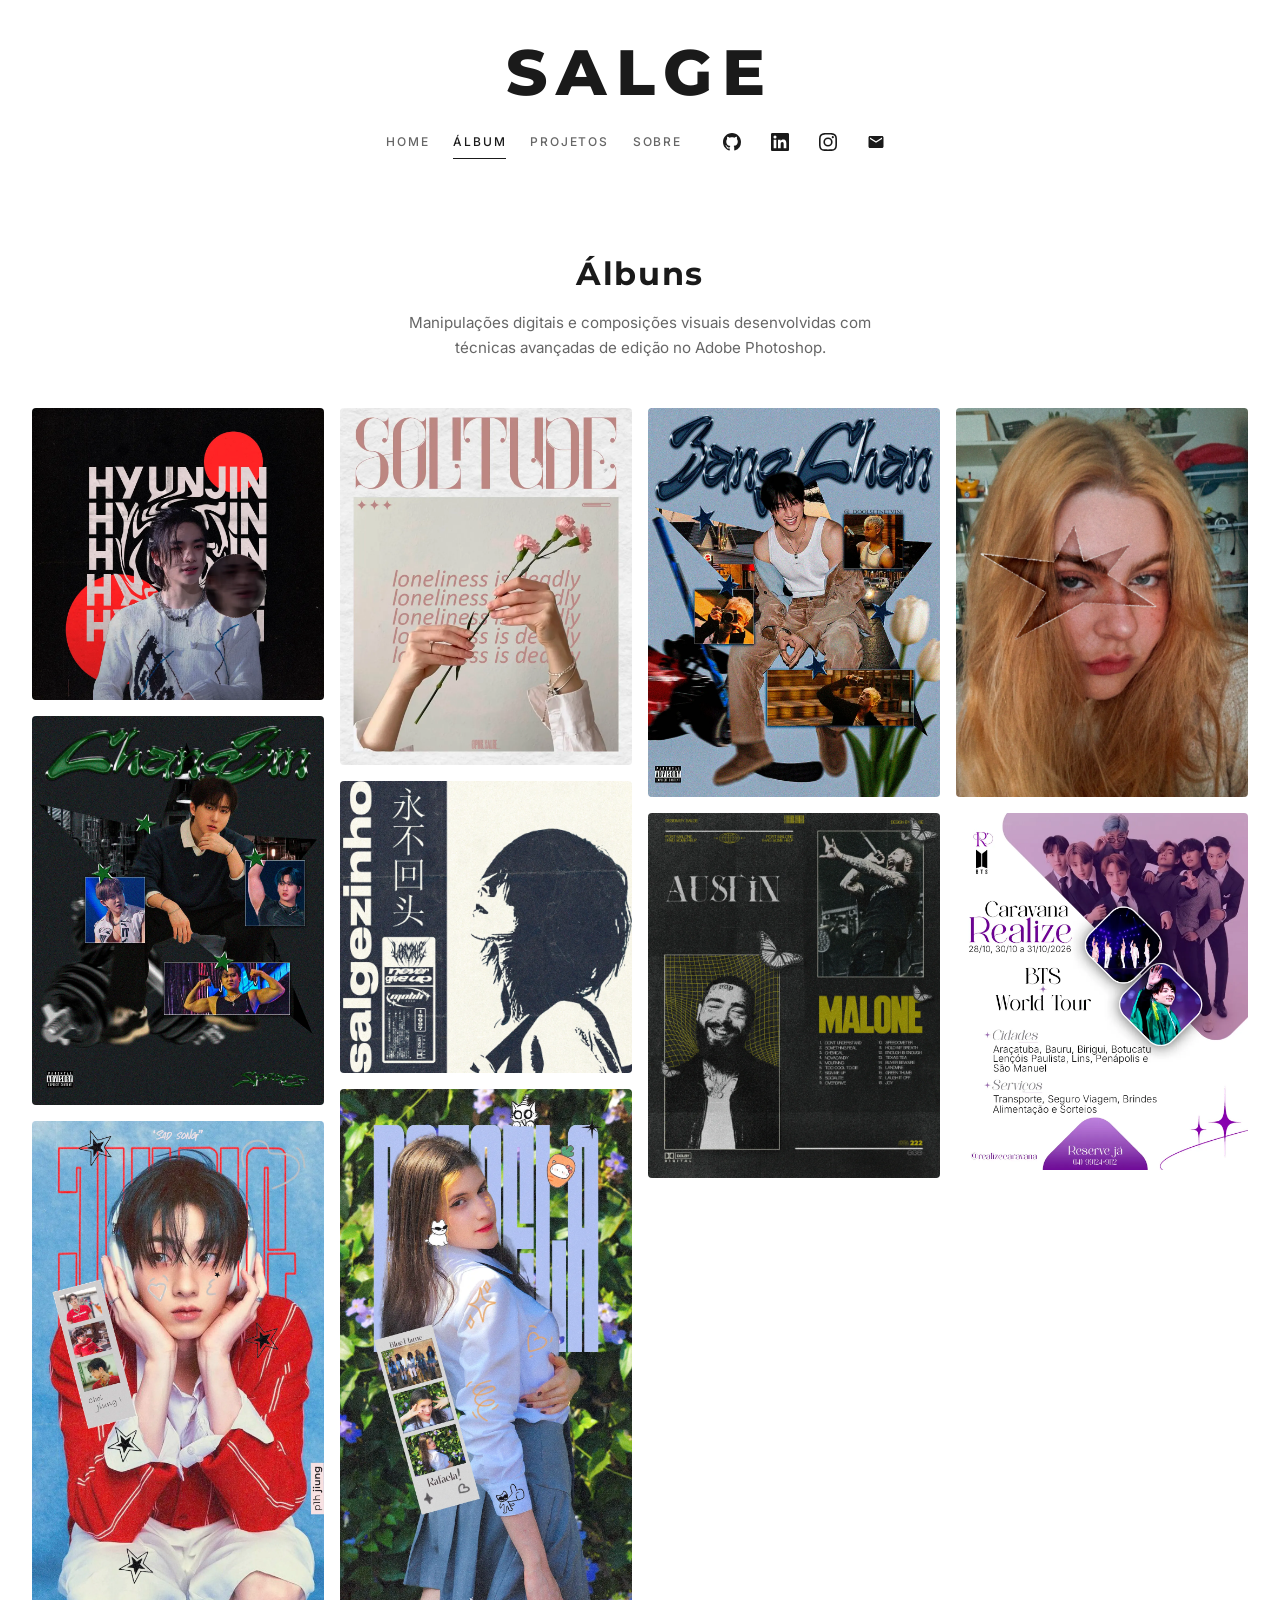
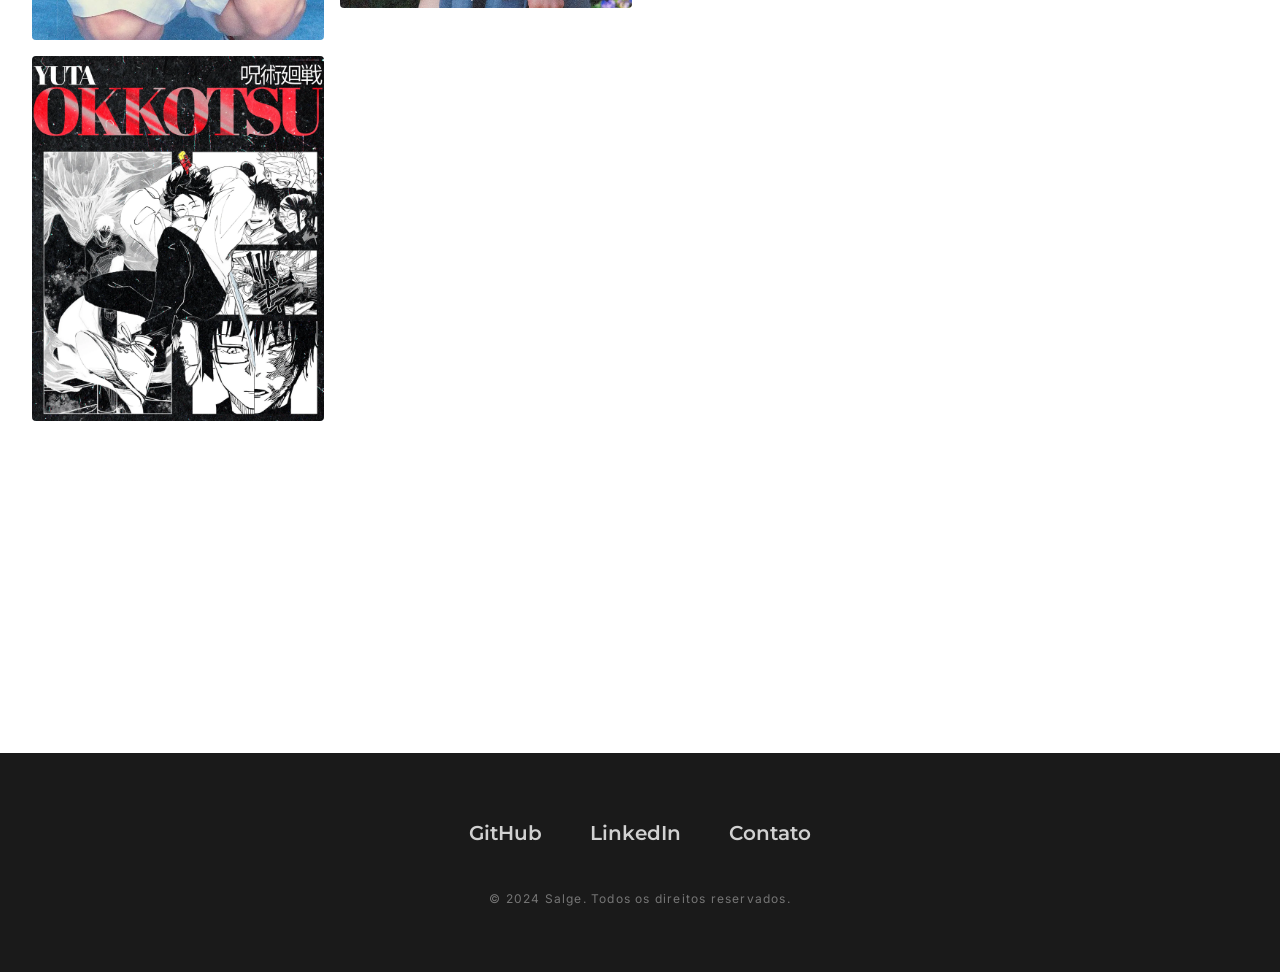
==== albuns.html @ 6a8a320b "Publica o portfólio estático da Salge. Inclui as páginas, o álbum otimizado, o currículo e o manifes" ====
<!DOCTYPE html>
<html lang="pt-BR">
<head>
    <meta charset="UTF-8">
    <meta name="viewport" content="width=device-width, initial-scale=1.0">
    <title>Álbuns | Salge</title>
    <link rel="icon" href="img/icon.png" type="image/png">
    <link rel="preconnect" href="https://fonts.googleapis.com">
    <link rel="preconnect" href="https://fonts.gstatic.com" crossorigin>
    <link href="https://fonts.googleapis.com/css2?family=Inter:wght@300;400;500;600&family=Montserrat:wght@700;800;900&display=swap" rel="stylesheet">
    <link rel="stylesheet" href="styles.css">
</head>
<body>
    <!-- Header -->
    <header class="header">
        <h1 class="header-logo">
            <a href="index.html">SALGE</a>
        </h1>
        
        <div class="header-nav-social">
            <nav class="header-nav">
                <a href="index.html" class="nav-link">HOME</a>
                <a href="albuns.html" class="nav-link active">ÁLBUM</a>
                <a href="projetos.html" class="nav-link">PROJETOS</a>
                <a href="sobre.html" class="nav-link">SOBRE</a>
            </nav>
            
            <div class="header-social">
                <a href="https://github.com/vinicius-salge/" target="_blank" class="social-icon" aria-label="GitHub">
                    <svg width="22" height="22" viewBox="0 0 24 24" fill="currentColor">
                        <path d="M12 0C5.37 0 0 5.37 0 12c0 5.31 3.435 9.795 8.205 11.385.6.105.825-.255.825-.57 0-.285-.015-1.23-.015-2.235-3.015.555-3.795-.735-4.035-1.41-.135-.345-.72-1.41-1.23-1.695-.42-.225-1.02-.78-.015-.795.945-.015 1.62.87 1.845 1.23 1.08 1.815 2.805 1.305 3.495.99.105-.78.42-1.305.765-1.605-2.67-.3-5.46-1.335-5.46-5.925 0-1.305.465-2.385 1.23-3.225-.12-.3-.54-1.53.12-3.18 0 0 1.005-.315 3.3 1.23.96-.27 1.98-.405 3-.405s2.04.135 3 .405c2.295-1.56 3.3-1.23 3.3-1.23.66 1.65.24 2.88.12 3.18.765.84 1.23 1.905 1.23 3.225 0 4.605-2.805 5.625-5.475 5.925.435.375.81 1.095.81 2.22 0 1.605-.015 2.895-.015 3.3 0 .315.225.69.825.57A12.02 12.02 0 0024 12c0-6.63-5.37-12-12-12z"/>
                    </svg>
                </a>
                <a href="https://www.linkedin.com/in/vinicius-salge/" target="_blank" class="social-icon" aria-label="LinkedIn">
                    <svg width="22" height="22" viewBox="0 0 24 24" fill="currentColor">
                        <path d="M20.447 20.452h-3.554v-5.569c0-1.328-.027-3.037-1.852-3.037-1.853 0-2.136 1.445-2.136 2.939v5.667H9.351V9h3.414v1.561h.046c.477-.9 1.637-1.85 3.37-1.85 3.601 0 4.267 2.37 4.267 5.455v6.286zM5.337 7.433a2.062 2.062 0 01-2.063-2.065 2.064 2.064 0 112.063 2.065zm1.782 13.019H3.555V9h3.564v11.452zM22.225 0H1.771C.792 0 0 .774 0 1.729v20.542C0 23.227.792 24 1.771 24h20.451C23.2 24 24 23.227 24 22.271V1.729C24 .774 23.2 0 22.222 0h.003z"/>
                    </svg>
                </a>
                <a href="https://www.instagram.com/png.salge_/" target="_blank" class="social-icon" aria-label="Instagram">
                    <svg width="22" height="22" viewBox="0 0 24 24" fill="currentColor">
                        <path d="M12 2.163c3.204 0 3.584.012 4.85.07 3.252.148 4.771 1.691 4.919 4.919.058 1.265.069 1.645.069 4.849 0 3.205-.012 3.584-.069 4.849-.149 3.225-1.664 4.771-4.919 4.919-1.266.058-1.644.07-4.85.07-3.204 0-3.584-.012-4.849-.07-3.26-.149-4.771-1.699-4.919-4.92-.058-1.265-.07-1.644-.07-4.849 0-3.204.013-3.583.07-4.849.149-3.227 1.664-4.771 4.919-4.919 1.266-.057 1.645-.069 4.849-.069zM12 0C8.741 0 8.333.014 7.053.072 2.695.272.273 2.69.073 7.052.014 8.333 0 8.741 0 12c0 3.259.014 3.668.072 4.948.2 4.358 2.618 6.78 6.98 6.98C8.333 23.986 8.741 24 12 24c3.259 0 3.668-.014 4.948-.072 4.354-.2 6.782-2.618 6.979-6.98.059-1.28.073-1.689.073-4.948 0-3.259-.014-3.667-.072-4.947-.196-4.354-2.617-6.78-6.979-6.98C15.668.014 15.259 0 12 0zm0 5.838a6.162 6.162 0 100 12.324 6.162 6.162 0 000-12.324zM12 16a4 4 0 110-8 4 4 0 010 8zm6.406-11.845a1.44 1.44 0 100 2.881 1.44 1.44 0 000-2.881z"/>
                    </svg>
                </a>
                <a href="mailto:dev.salgez@gmail.com" class="social-icon" aria-label="Email">
                    <svg width="22" height="22" viewBox="0 0 24 24" fill="currentColor">
                        <path d="M20 4H4c-1.1 0-1.99.9-1.99 2L2 18c0 1.1.9 2 2 2h16c1.1 0 2-.9 2-2V6c0-1.1-.9-2-2-2zm0 4l-8 5-8-5V6l8 5 8-5v2z"/>
                    </svg>
                </a>
            </div>
        </div>
    </header>

    <!-- Main Content -->
    <main class="main">
        <section class="page-header">
            <h2 class="page-title">Álbuns</h2>
            <p class="page-description">Manipulações digitais e composições visuais desenvolvidas com técnicas avançadas de edição no Adobe Photoshop.</p>
        </section>

        <!-- Masonry Gallery: preenchida e embaralhada em script.js -->
        <section class="gallery-section">
            <div class="masonry-grid" id="album-grid"></div>
        </section>


    </main>

    <!-- Footer -->
    <footer class="footer">
        <div class="footer-links">
            <a href="https://github.com/vinicius-salge/" target="_blank" class="footer-link">GitHub</a>
            <a href="https://www.linkedin.com/in/vinicius-salge/" target="_blank" class="footer-link">LinkedIn</a>
            <a href="mailto:dev.salgez@gmail.com" class="footer-link">Contato</a>
        </div>
        <p class="footer-copy">© 2024 Salge. Todos os direitos reservados.</p>
    </footer>

    <script src="script.js"></script>
</body>
</html>
---- styles.css ----
/* ========================================
   SALGE Portfolio - Estilos
   ======================================== */

/* Variáveis CSS */
:root {
    --color-bg: #ffffff;
    --color-bg-alt: #f5f5f5;
    --color-text: #1a1a1a;
    --color-text-muted: #666666;
    --color-text-light: #999999;
    --color-border: #e5e5e5;
    --color-card-bg: #1a1a1a;
    --font-display: 'Montserrat', -apple-system, BlinkMacSystemFont, sans-serif;
    --font-body: 'Inter', -apple-system, BlinkMacSystemFont, sans-serif;
    --transition-smooth: cubic-bezier(0.4, 0, 0.2, 1);
    --shadow-soft: 0 4px 20px rgba(0, 0, 0, 0.08);
    --shadow-hover: 0 8px 40px rgba(0, 0, 0, 0.12);
}

/* Reset e Base */
*, *::before, *::after {
    margin: 0;
    padding: 0;
    box-sizing: border-box;
}

html {
    scroll-behavior: smooth;
    font-size: 16px;
}

body {
    font-family: var(--font-body);
    background-color: var(--color-bg);
    color: var(--color-text);
    line-height: 1.6;
    -webkit-font-smoothing: antialiased;
    -moz-osx-font-smoothing: grayscale;
    overflow-x: hidden;
}

img {
    max-width: 100%;
    height: auto;
    display: block;
}

a {
    color: inherit;
    text-decoration: none;
}

/* ========================================
   HEADER - Estilo igual ao print
   ======================================== */

.header {
    padding: 2.5rem 2rem;
    display: flex;
    flex-direction: column;
    align-items: center;
    gap: 1.25rem;
    max-width: 1400px;
    margin: 0 auto;
}

/* Logo centralizado */
.header-logo {
    font-family: var(--font-display);
    font-size: 4rem;
    font-weight: 800;
    letter-spacing: 0.15em;
    line-height: 1;
}

.header-logo a {
    color: var(--color-text);
    transition: opacity 0.3s var(--transition-smooth);
}

.header-logo a:hover {
    opacity: 0.7;
}

/* Container de navegação e social */
.header-nav-social {
    display: flex;
    align-items: center;
    gap: 2rem;
    flex-wrap: wrap;
    justify-content: center;
}

/* Navegação */
.header-nav {
    display: flex;
    gap: 1.5rem;
}

.nav-link {
    font-family: var(--font-body);
    font-size: 0.75rem;
    font-weight: 500;
    letter-spacing: 0.15em;
    text-transform: uppercase;
    color: var(--color-text-muted);
    transition: color 0.3s var(--transition-smooth);
    position: relative;
}

.nav-link:hover,
.nav-link.active {
    color: var(--color-text);
}

.nav-link.active::after {
    content: "";
    position: absolute;
    left: 0;
    right: 0;
    bottom: -0.45rem;
    height: 1px;
    background-color: currentColor;
}

/* Social */
.header-social {
    display: flex;
    gap: 0.75rem;
}

.social-icon {
    width: 36px;
    height: 36px;
    display: flex;
    align-items: center;
    justify-content: center;
    color: var(--color-text);
    border-radius: 50%;
    transition: all 0.3s var(--transition-smooth);
}

.social-icon:hover {
    background-color: var(--color-bg-alt);
    transform: translateY(-2px);
}

.social-icon svg {
    width: 18px;
    height: 18px;
}

/* ========================================
   MAIN CONTENT
   ======================================== */

.main {
    min-height: calc(100vh - 200px);
}

/* Page Header */
.page-header {
    text-align: center;
    padding: 3rem 2rem;
}

.page-title {
    font-family: var(--font-display);
    font-size: 2rem;
    font-weight: 700;
    letter-spacing: 0.05em;
    margin-bottom: 0.75rem;
}

.page-description {
    font-family: var(--font-body);
    font-size: 0.95rem;
    color: var(--color-text-muted);
    max-width: 500px;
    margin: 0 auto;
}

/* ========================================
   FEATURED SECTION
   ======================================== */

.featured {
    padding: 2rem 2rem 4rem;
    display: flex;
    justify-content: center;
}

.featured-card {
    width: 100%;
    max-width: 900px;
}

.featured-link {
    display: block;
}

.featured-image {
    width: 100%;
    aspect-ratio: 16 / 9;
    overflow: hidden;
    border-radius: 4px;
    margin-bottom: 1.5rem;
}

.featured-image img {
    width: 100%;
    height: 100%;
    object-fit: cover;
    transition: transform 0.6s var(--transition-smooth);
}

.featured-link:hover .featured-image img {
    transform: scale(1.03);
}

.featured-info {
    text-align: center;
}

.featured-title {
    font-family: var(--font-display);
    font-size: 1.5rem;
    font-weight: 600;
    margin-bottom: 0.5rem;
    color: var(--color-text);
}

.featured-year {
    font-family: var(--font-body);
    font-size: 0.8rem;
    color: var(--color-text-light);
    letter-spacing: 0.1em;
    margin-bottom: 0.75rem;
}

.featured-description {
    font-family: var(--font-body);
    font-size: 0.9rem;
    color: var(--color-text-muted);
    max-width: 500px;
    margin: 0 auto;
}

/* ========================================
   PREVIEW SECTIONS
   ======================================== */

.preview-section {
    padding: 4rem 2rem;
}

.preview-section--alt {
    background-color: var(--color-bg-alt);
}

.section-title {
    font-family: var(--font-display);
    font-size: 1.25rem;
    font-weight: 700;
    letter-spacing: 0.05em;
    text-align: center;
    margin-bottom: 2.5rem;
}

/* ========================================
   PROJECTS GRID
   ======================================== */

.projects-grid {
    display: grid;
    grid-template-columns: repeat(4, 1fr);
    gap: 1.5rem;
    max-width: 1200px;
    margin: 0 auto;
}

.project-card {
    background: white;
    border-radius: 4px;
    overflow: hidden;
    box-shadow: var(--shadow-soft);
    transition: all 0.4s var(--transition-smooth);
    display: block;
}

.project-card:hover {
    transform: translateY(-8px);
    box-shadow: var(--shadow-hover);
}

.project-image {
    width: 100%;
    aspect-ratio: 4 / 3;
    overflow: hidden;
}

.project-image img {
    width: 100%;
    height: 100%;
    object-fit: cover;
    transition: transform 0.5s var(--transition-smooth);
}

.project-card:hover .project-image img {
    transform: scale(1.08);
}

.project-badge {
    position: absolute;
    top: 0.75rem;
    right: 0.75rem;
    width: 28px;
    height: 28px;
    background-color: white;
    border-radius: 50%;
    display: flex;
    align-items: center;
    justify-content: center;
    color: var(--color-text);
    box-shadow: 0 2px 8px rgba(0, 0, 0, 0.15);
    transition: transform 0.3s var(--transition-smooth);
}

.project-card:hover .project-badge {
    transform: scale(1.1);
}

.project-badge--live {
    width: auto;
    height: auto;
    padding: 0.35rem 0.75rem;
    border-radius: 4px;
    font-family: var(--font-body);
    font-size: 0.7rem;
    font-weight: 600;
    letter-spacing: 0.05em;
    text-transform: uppercase;
}

.project-info {
    background-color: var(--color-card-bg);
    padding: 1rem 1.25rem;
}

.project-title {
    font-family: var(--font-body);
    font-size: 0.85rem;
    font-weight: 600;
    color: white;
    letter-spacing: 0.02em;
    margin-bottom: 0.5rem;
}

.project-description {
    font-family: var(--font-body);
    font-size: 0.75rem;
    color: rgba(255, 255, 255, 0.7);
    line-height: 1.5;
    display: -webkit-box;
    -webkit-line-clamp: 2;
    -webkit-box-orient: vertical;
    overflow: hidden;
    white-space: nowrap;
    overflow: hidden;
    text-overflow: ellipsis;
}

.view-all {
    text-align: center;
    margin-top: 2.5rem;
}

.view-all-link {
    font-family: var(--font-body);
    font-size: 0.85rem;
    font-weight: 500;
    color: var(--color-text-muted);
    letter-spacing: 0.05em;
    transition: color 0.3s var(--transition-smooth);
}

.view-all-link:hover {
    color: var(--color-text);
}

/* ========================================
   PROJECTS PAGE
   ======================================== */

.projects-page {
    padding: 0 2rem 4rem;
}

.projects-page .projects-grid {
    max-width: 1200px;
}

/* ========================================
   MASONRY GALLERY
   ======================================== */

.gallery-section {
    padding: 0 2rem 4rem;
}

.masonry-grid {
    column-count: 4;
    column-gap: 1rem;
    max-width: 1400px;
    margin: 0 auto;
}

.masonry-column {
    display: flex;
    flex-direction: column;
    gap: 1rem;
}

.masonry-item {
    position: relative;
    overflow: hidden;
    border-radius: 4px;
    cursor: pointer;
    margin-bottom: 1rem;
    break-inside: avoid;
}

.masonry-item img {
    width: 100%;
    height: auto;
    transition: transform 0.5s var(--transition-smooth);
}

.masonry-item:hover img {
    transform: scale(1.05);
}

.masonry-overlay {
    position: absolute;
    bottom: 0;
    left: 0;
    right: 0;
    padding: 1.5rem 1rem 1rem;
    background: linear-gradient(transparent, rgba(0,0,0,0.7));
    opacity: 0;
    transition: opacity 0.3s var(--transition-smooth);
}

.masonry-item:hover .masonry-overlay {
    opacity: 1;
}

.masonry-title {
    font-family: var(--font-body);
    font-size: 0.8rem;
    font-weight: 500;
    color: white;
    letter-spacing: 0.05em;
}

/* ========================================
   FOOTER
   ======================================== */

.footer {
    padding: 4rem 2rem;
    background-color: var(--color-text);
    color: white;
}

.footer-links {
    display: flex;
    justify-content: center;
    gap: 3rem;
    margin-bottom: 2.5rem;
    flex-wrap: wrap;
}

.footer-link {
    font-family: var(--font-display);
    font-size: 1.25rem;
    font-weight: 600;
    color: white;
    opacity: 0.8;
    transition: opacity 0.3s var(--transition-smooth);
}

.footer-link:hover {
    opacity: 1;
}

.footer-copy {
    font-family: var(--font-body);
    font-size: 0.75rem;
    color: rgba(255, 255, 255, 0.4);
    letter-spacing: 0.1em;
    text-align: center;
}

/* ========================================
   ANIMAÇÕES
   ======================================== */

.fade-in {
    opacity: 0;
    transform: translateY(20px);
    transition: opacity 0.8s var(--transition-smooth), transform 0.8s var(--transition-smooth);
}

.fade-in.visible {
    opacity: 1;
    transform: translateY(0);
}

.slide-up {
    opacity: 0;
    transform: translateY(40px);
    transition: opacity 0.8s var(--transition-smooth), transform 0.8s var(--transition-smooth);
}

.slide-up.visible {
    opacity: 1;
    transform: translateY(0);
}

/* Stagger delay para cards */
.project-card:nth-child(1) { transition-delay: 0s; }
.project-card:nth-child(2) { transition-delay: 0.1s; }
.project-card:nth-child(3) { transition-delay: 0.2s; }
.project-card:nth-child(4) { transition-delay: 0.3s; }
.project-card:nth-child(5) { transition-delay: 0.4s; }
.project-card:nth-child(6) { transition-delay: 0.5s; }
.project-card:nth-child(7) { transition-delay: 0.6s; }
.project-card:nth-child(8) { transition-delay: 0.7s; }

/* ========================================
   RESPONSIVIDADE
   ======================================== */

/* Tablets */
@media (max-width: 1024px) {
    .header {
        padding: 2rem 1.5rem;
    }

    .header-logo {
        font-size: 3rem;
    }

    .header-nav-social {
        gap: 1.5rem;
    }

    .projects-grid {
        grid-template-columns: repeat(3, 1fr);
    }

    .masonry-grid {
        column-count: 3;
    }
}

/* Tablets pequenos */
@media (max-width: 768px) {
    .header {
        padding: 1.5rem;
    }

    .header-logo {
        font-size: 2rem;
    }

    .header-nav {
        gap: 1rem;
    }

    .nav-link {
        font-size: 0.7rem;
    }

    .projects-grid {
        grid-template-columns: repeat(2, 1fr);
        gap: 1rem;
    }

    .masonry-grid {
        column-count: 2;
    }

    .featured-image {
        aspect-ratio: 16 / 10;
    }

    .featured-title {
        font-size: 1.25rem;
    }

    .footer-links {
        gap: 2rem;
    }

    .footer-link {
        font-size: 1.1rem;
    }
}

/* Mobile */
@media (max-width: 480px) {
    .header {
        padding: 1.5rem 1rem;
        gap: 1rem;
    }

    .header-logo {
        font-size: 2.25rem;
    }

    .header-nav-social {
        flex-direction: column;
        gap: 1rem;
    }

    .header-nav {
        gap: 1rem;
    }

    .nav-link {
        font-size: 0.7rem;
    }

    .social-icon {
        width: 32px;
        height: 32px;
    }

    .social-icon svg {
        width: 16px;
        height: 16px;
    }

    .featured {
        padding: 1rem 1rem 3rem;
    }

    .preview-section {
        padding: 3rem 1rem;
    }

    .projects-grid {
        grid-template-columns: 1fr;
        max-width: 400px;
    }

    .masonry-grid {
        column-count: 1;
    }

    .masonry-column {
        gap: 0.75rem;
    }

    .gallery-section {
        padding: 0 1rem 3rem;
    }

    .page-header {
        padding: 2rem 1rem;
    }

    .page-title {
        font-size: 1.5rem;
    }

    .footer {
        padding: 3rem 1rem;
    }

    .footer-links {
        flex-direction: column;
        gap: 1rem;
    }
}

/* ========================================
   ACESSIBILIDADE
   ======================================== */

@media (prefers-reduced-motion: reduce) {
    *,
    *::before,
    *::after {
        animation-duration: 0.01ms !important;
        animation-iteration-count: 1 !important;
        transition-duration: 0.01ms !important;
    }
    
    html {
        scroll-behavior: auto;
    }
}

/* Foco visível para navegação por teclado */
a:focus-visible,
button:focus-visible {
    outline: 2px solid var(--color-text);
    outline-offset: 4px;
}

.social-icon:focus-visible {
    outline-offset: 2px;
}

/* ========================================
   PÁGINA SOBRE
   ======================================== */

.about-section {
    padding: 2rem 2rem 6rem;
}

.about-container {
    display: grid;
    grid-template-columns: 400px 1fr;
    gap: 4rem;
    max-width: 1000px;
    margin: 0 auto;
    align-items: start;
}

.about-image {
    position: sticky;
    top: 2rem;
}

.about-image img {
    width: 100%;
    height: auto;
    border-radius: 4px;
    object-fit: cover;
}

.about-content {
    padding-top: 0.5rem;
}

.about-title {
    font-family: var(--font-display);
    font-size: 2rem;
    font-weight: 700;
    letter-spacing: 0.05em;
    margin-bottom: 2rem;
}

.about-text {
    display: flex;
    flex-direction: column;
    gap: 1.25rem;
    margin-bottom: 3rem;
}

.about-text p {
    font-family: var(--font-body);
    font-size: 1rem;
    line-height: 1.8;
    color: var(--color-text-muted);
}

.about-skills {
    margin-bottom: 3rem;
}

.skills-title,
.contact-title {
    font-family: var(--font-display);
    font-size: 1rem;
    font-weight: 700;
    letter-spacing: 0.05em;
    margin-bottom: 1rem;
    text-transform: uppercase;
}

.skills-list {
    display: flex;
    flex-wrap: wrap;
    gap: 0.75rem;
    list-style: none;
}

.skill-tag {
    font-family: var(--font-body);
    font-size: 0.8rem;
    font-weight: 500;
    color: var(--color-text-muted);
    background-color: var(--color-bg-alt);
    padding: 0.5rem 1rem;
    border-radius: 4px;
    transition: all 0.3s var(--transition-smooth);
}

.skill-tag:hover {
    background-color: var(--color-text);
    color: white;
}

.about-contact {
    padding-top: 1rem;
    border-top: 1px solid var(--color-border);
}

.contact-text {
    font-family: var(--font-body);
    font-size: 0.95rem;
    color: var(--color-text-muted);
    margin-bottom: 0.75rem;
}

.contact-email {
    font-family: var(--font-body);
    font-size: 1rem;
    font-weight: 500;
    color: var(--color-text);
    position: relative;
    display: inline-block;
}

.contact-email::after {
    content: '';
    position: absolute;
    bottom: -2px;
    left: 0;
    width: 100%;
    height: 1px;
    background-color: var(--color-text);
    transform: scaleX(0);
    transform-origin: right;
    transition: transform 0.3s var(--transition-smooth);
}

.contact-email:hover::after {
    transform: scaleX(1);
    transform-origin: left;
}

/* Página Sobre - Versão Simples (sem foto) */
.about-section--simple {
    padding: 4rem 2rem 6rem;
    display: flex;
    align-items: center;
    justify-content: center;
    min-height: calc(100vh - 300px);
}

.about-container--simple {
    display: block;
    max-width: 680px;
    text-align: center;
}

.about-kicker {
    font-family: var(--font-body);
    font-size: 0.75rem;
    font-weight: 500;
    letter-spacing: 0.16em;
    text-transform: uppercase;
    color: var(--color-text-light);
    margin-bottom: 0.75rem;
}

.about-section--simple .about-title {
    margin-bottom: 1.5rem;
}

.about-section--simple .about-skills {
    margin-bottom: 2.5rem;
}

.about-section--simple .skills-list {
    justify-content: center;
}

.about-actions {
    display: flex;
    justify-content: center;
    flex-wrap: wrap;
    gap: 0.75rem 2rem;
}

.about-content--simple {
    padding: 0;
}

.about-text--simple {
    margin-bottom: 2rem;
}

.about-text--simple p {
    font-size: 1.1rem;
    line-height: 1.8;
    color: var(--color-text-muted);
}

.about-text--simple p + p {
    margin-top: 1rem;
}

/* Responsividade - Sobre */
@media (max-width: 768px) {
    .about-container {
        grid-template-columns: 1fr;
        gap: 2rem;
    }

    .about-image {
        position: static;
        max-width: 300px;
        margin: 0 auto;
    }

    .about-title {
        font-size: 1.75rem;
        text-align: center;
    }

    .about-content {
        text-align: center;
    }

    .skills-list {
        justify-content: center;
    }
    
    .about-section--simple {
        padding: 3rem 1.5rem 5rem;
        min-height: auto;
    }
    
    .about-text--simple p {
        font-size: 1rem;
    }
}

@media (max-width: 480px) {
    .about-section {
        padding: 1rem 1rem 4rem;
    }

    .about-title {
        font-size: 1.5rem;
    }

    .about-text p {
        font-size: 0.95rem;
    }
    
    .about-section--simple {
        padding: 2rem 1rem 4rem;
    }
    
    .about-text--simple p {
        font-size: 0.95rem;
    }
}
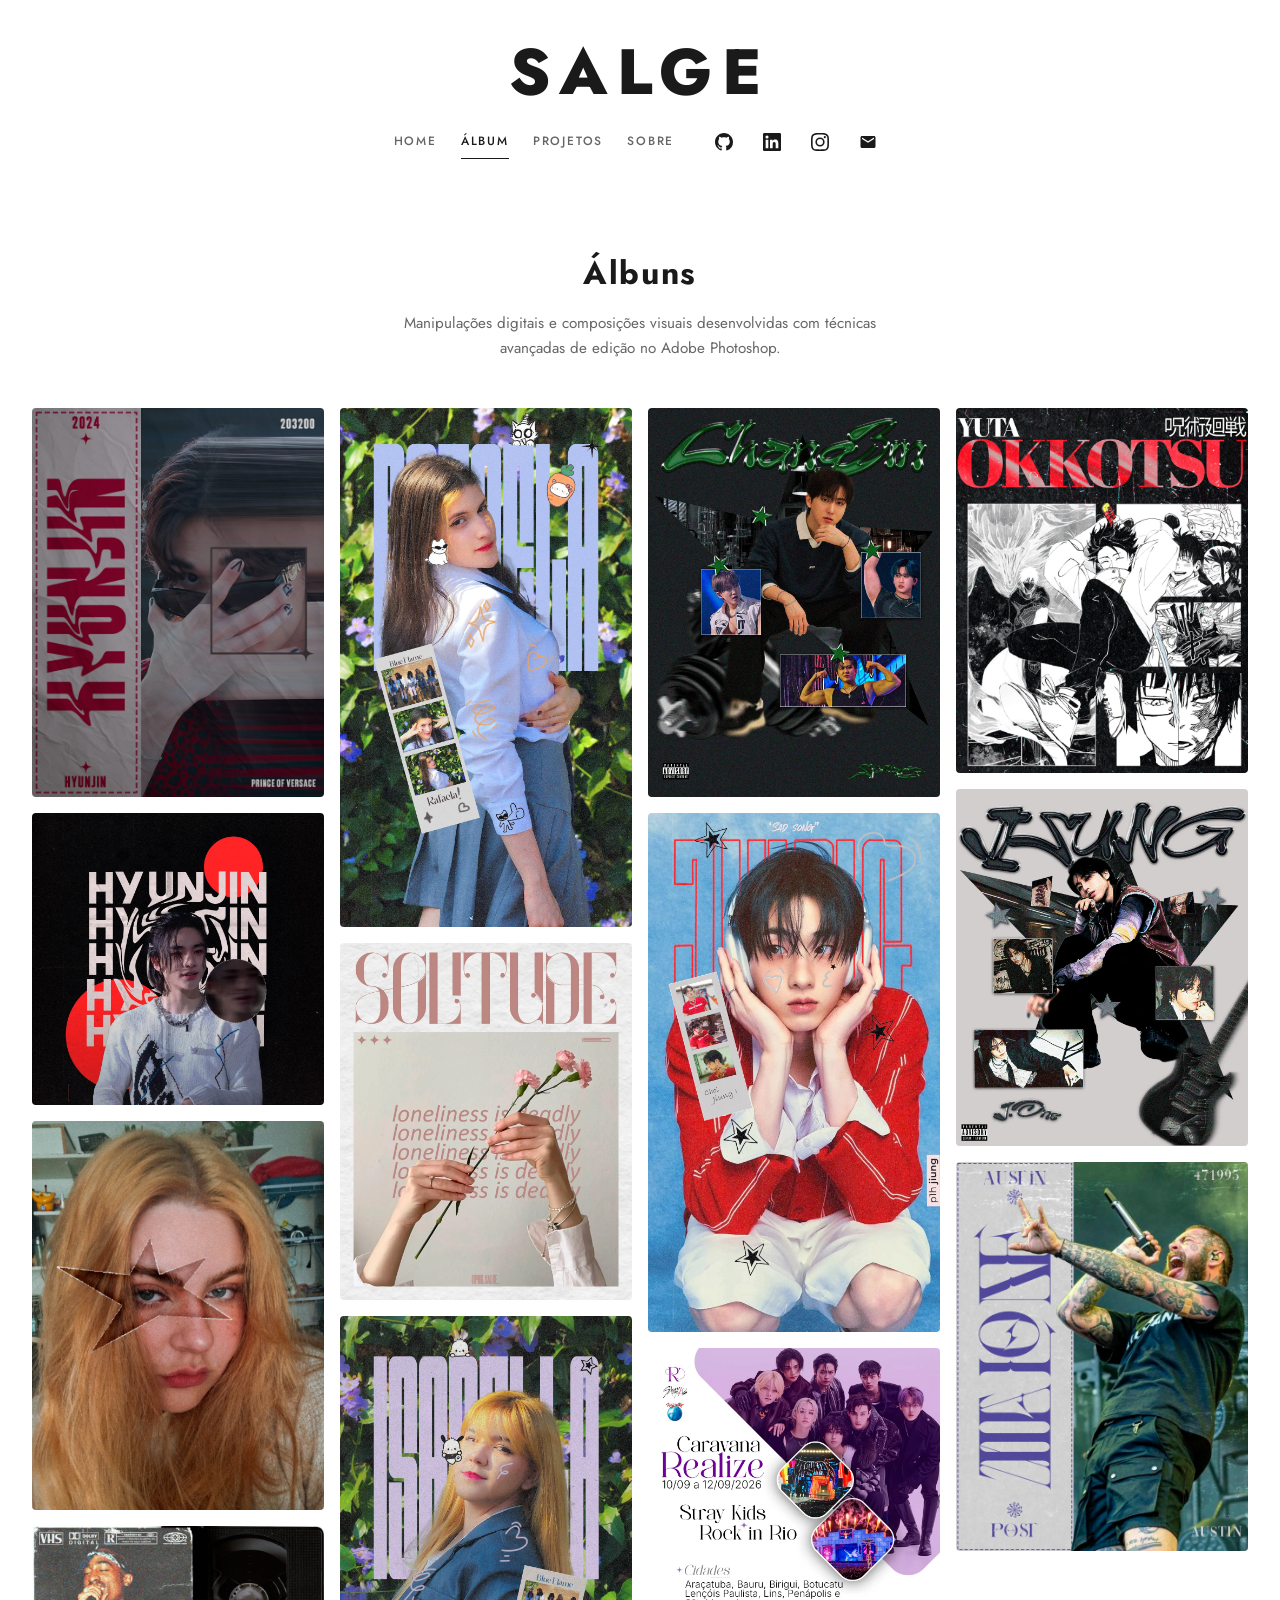
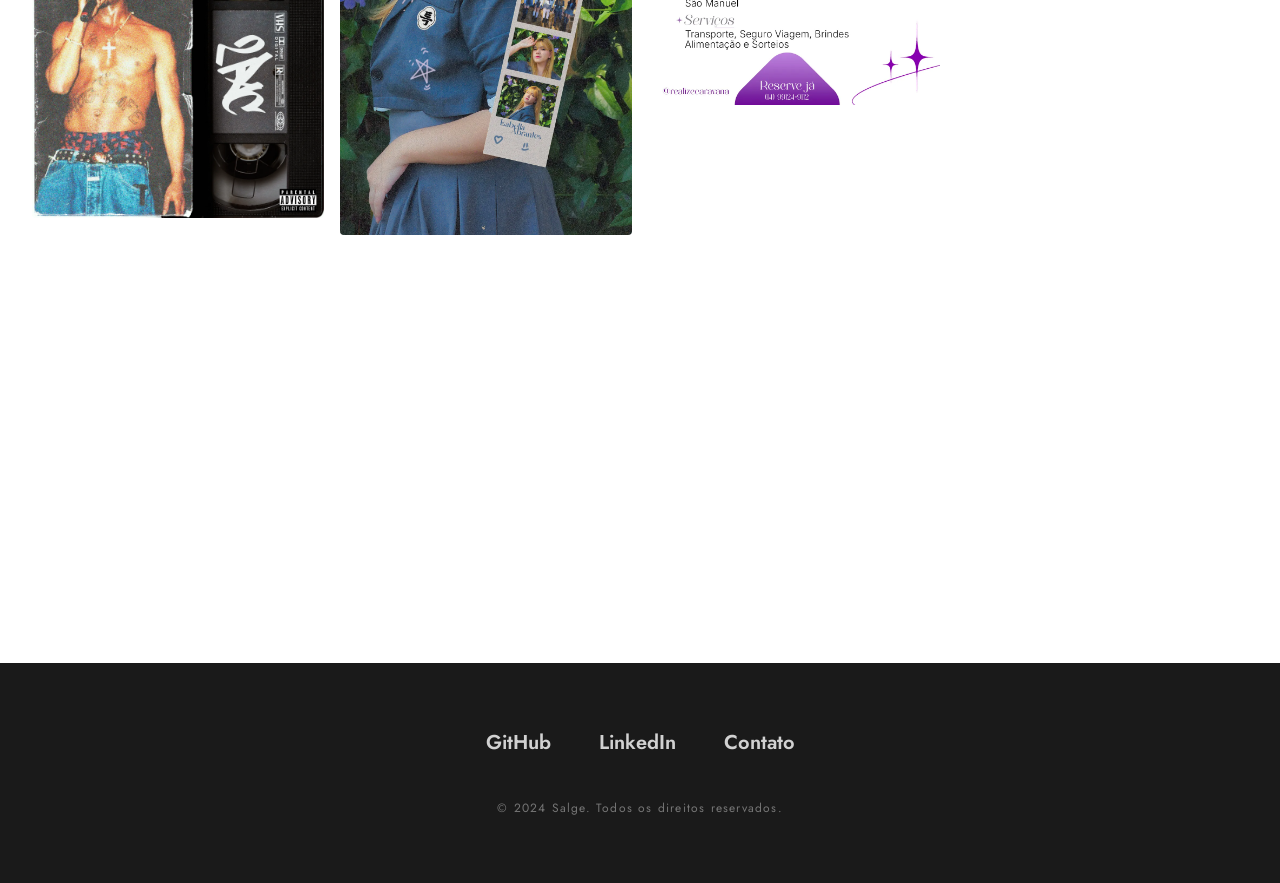
==== commit 3a424638: "Troca a tipografia para Jost, no mesmo desenho da Futura." ====
--- a/albuns.html
+++ b/albuns.html
@@ -7,7 +7,7 @@
     <link rel="icon" href="img/icon.png" type="image/png">
     <link rel="preconnect" href="https://fonts.googleapis.com">
     <link rel="preconnect" href="https://fonts.gstatic.com" crossorigin>
-    <link href="https://fonts.googleapis.com/css2?family=Inter:wght@300;400;500;600&family=Montserrat:wght@700;800;900&display=swap" rel="stylesheet">
+    <link href="https://fonts.googleapis.com/css2?family=Jost:wght@300;400;500;600;700;800&display=swap" rel="stylesheet">
     <link rel="stylesheet" href="styles.css">
 </head>
 <body>
--- a/styles.css
+++ b/styles.css
@@ -11,8 +11,8 @@
     --color-text-light: #999999;
     --color-border: #e5e5e5;
     --color-card-bg: #1a1a1a;
-    --font-display: 'Montserrat', -apple-system, BlinkMacSystemFont, sans-serif;
-    --font-body: 'Inter', -apple-system, BlinkMacSystemFont, sans-serif;
+    --font-display: 'Jost', Futura, 'Trebuchet MS', sans-serif;
+    --font-body: 'Jost', Futura, 'Trebuchet MS', sans-serif;
     --transition-smooth: cubic-bezier(0.4, 0, 0.2, 1);
     --shadow-soft: 0 4px 20px rgba(0, 0, 0, 0.08);
     --shadow-hover: 0 8px 40px rgba(0, 0, 0, 0.12);
